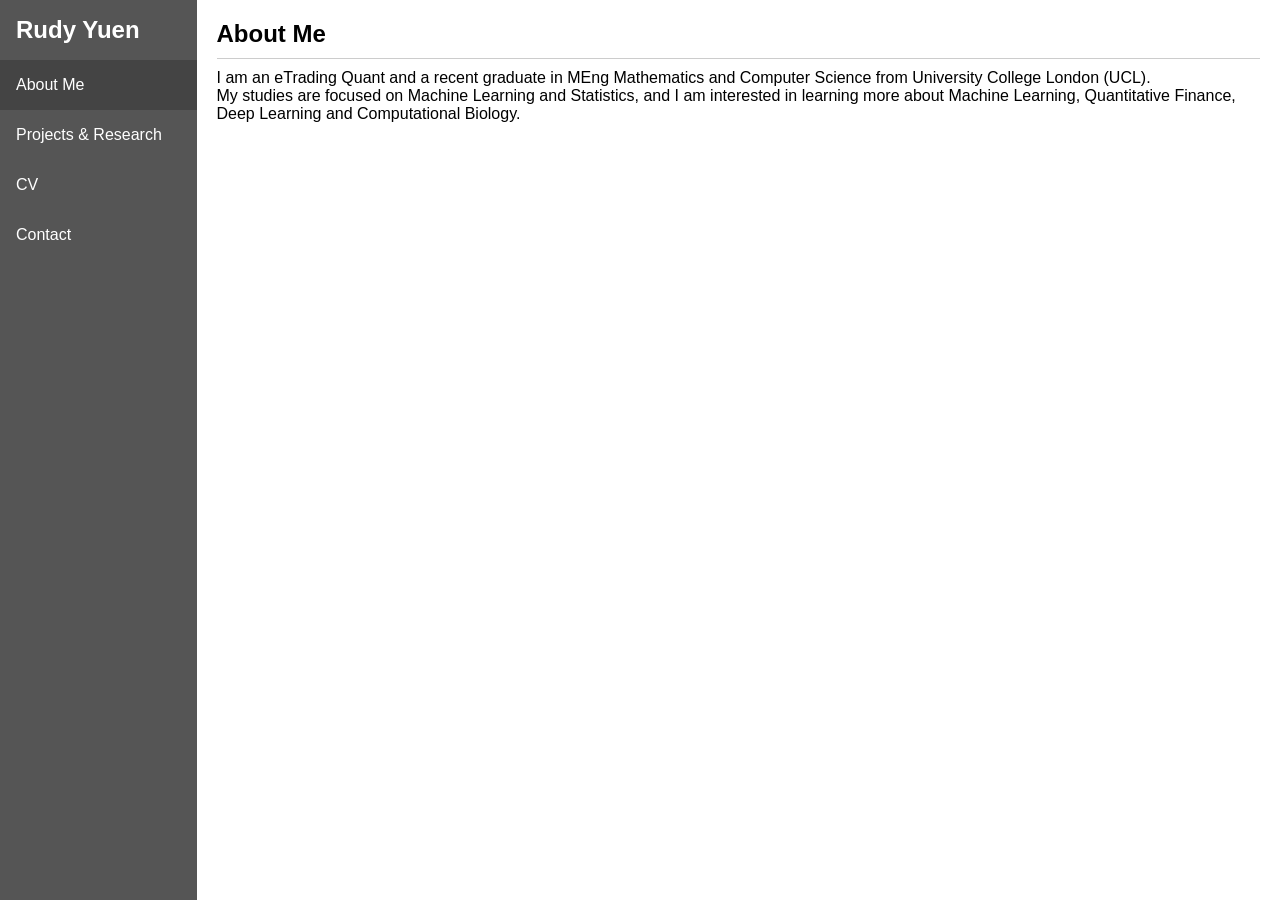
==== index.html @ ad705a08 "Update index.html" ====
<!DOCTYPE html>
<html lang="en">
<head>
    <meta charset="UTF-8">
    <meta name="viewport" content="width=device-width, initial-scale=1.0">
    <title>Rudy Yuen</title>
    <link rel="stylesheet" href="styles.css">
</head>
<body>
    <div id="sidebar" class="sidebar">
        <div class="sidebar-content">
            <h2>Rudy Yuen</h2>
            <nav>
                <ul>
                    <li><a href="#about" class="active">About Me</a></li>
                    <li><a href="#research">Projects & Research</a></li>
                    <li><a href="docs/cv.pdf" target="_blank" id="cv-link">CV</a></li>
                    <li><a href="#contact">Contact</a></li>
                </ul>
            </nav>
        </div>
    </div>
    <main>
        <section id="about" style="display:block;">
            <h1>About Me</h1>
            <hr>
            <p>I am an eTrading Quant and a recent graduate in MEng Mathematics and Computer Science from University College London (UCL).</p>
            <p>My studies are focused on Machine Learning and Statistics, and I am interested in learning more about Machine Learning, Quantitative Finance, Deep Learning and Computational Biology.</p>
        </section>
        <section id="research">
            <h1>Projects & Research</h1>
            <hr>
            <div class="publication">
                <p><strong>Multiple Instance Transfer Learning on T cell receptor LLMs for Cancer Prediction</strong></p>
                <p>M.Eng. Dissertation (Graded 80%)</p>
                <p>
                    <a href="docs/dissertation.pdf" target="_blank">Manuscript</a>
                    <a href="https://github.com/RcwYuen/TCR-Cancer-Prediction/tree/main">GitHub</a>
                </p>
            </div>
        </section>
        <section id="contact">
            <h1>Contact</h1>
            <hr>
            <p><img src="https://media.licdn.com/dms/image/C560BAQHaVYd13rRz3A/company-logo_200_200/0/1638831590218/linkedin_logo?e=1723680000&v=beta&t=px3qCYOYDjGUOqiylz7LEi-bAdIuIwoHIcNNi1ErrkE" alt="LinkedIn Icon" class="icon"><a href="https://www.linkedin.com/in/rcwyuen">LinkedIn</a></p>
            <p><img src="https://cdn-icons-png.flaticon.com/128/4902/4902208.png" alt="Email Icon" class="icon"><a href="mailto:zcabcry@ucl.ac.uk">Email</a></p>
            <p><img src="https://media.licdn.com/dms/image/C560BAQFmuLSyL1nlPA/company-logo_200_200/0/1678231359043/github_logo?e=1723680000&v=beta&t=vUUTZ4-dwCNBAi9IIjkngbhxWc-gXZJaRtDxq7xVgHg" alt="GitHub Icon" class="icon"><a href="https://github.com/RcwYuen">GitHub</a></p>
        </section>
    </main>
    <script src="scripts.js"></script>
</body>
</html>
---- styles.css ----
* {
    margin: 0;
    padding: 0;
    box-sizing: border-box;
}

body {
    font-family: Arial, sans-serif;
    display: flex;
}

.sidebar {
    width: 250px;
    background-color: #555;
    color: white;
    height: 100vh;
    overflow: hidden;
}

.sidebar-content {
    display: flex;
    flex-direction: column;
    height: 100%;
}

h2 {
    margin: 16px;
    font-size: 1.5em;
}

nav ul {
    list-style-type: none;
    padding: 0;
    flex-grow: 1;
}

nav ul li a {
    display: block;
    padding: 16px;
    text-decoration: none;
    color: white;
    transition: background 0.3s;
}

nav ul li a:hover, nav ul li a.active {
    background-color: #444;
}

main {
    flex-grow: 1;
    padding: 20px;
}

section {
    display: none;
}

section:target {
    display: block;
}

hr {
    border: 0;
    height: 1px;
    background: #ccc;
    margin: 10px 0;
}

.profile-pic {
    float: right;
    margin-left: 20px;
    width: 150px;
    height: auto;
}

.icon {
    width: 20px;
    height: auto;
    margin-right: 10px;
    vertical-align: middle;
}

.publication {
    margin-bottom: 20px;
}

.publication p {
    margin: 5px 0;
}

@media (max-width: 600px) {
    .sidebar {
        width: 100%;
        height: auto;
    }
}
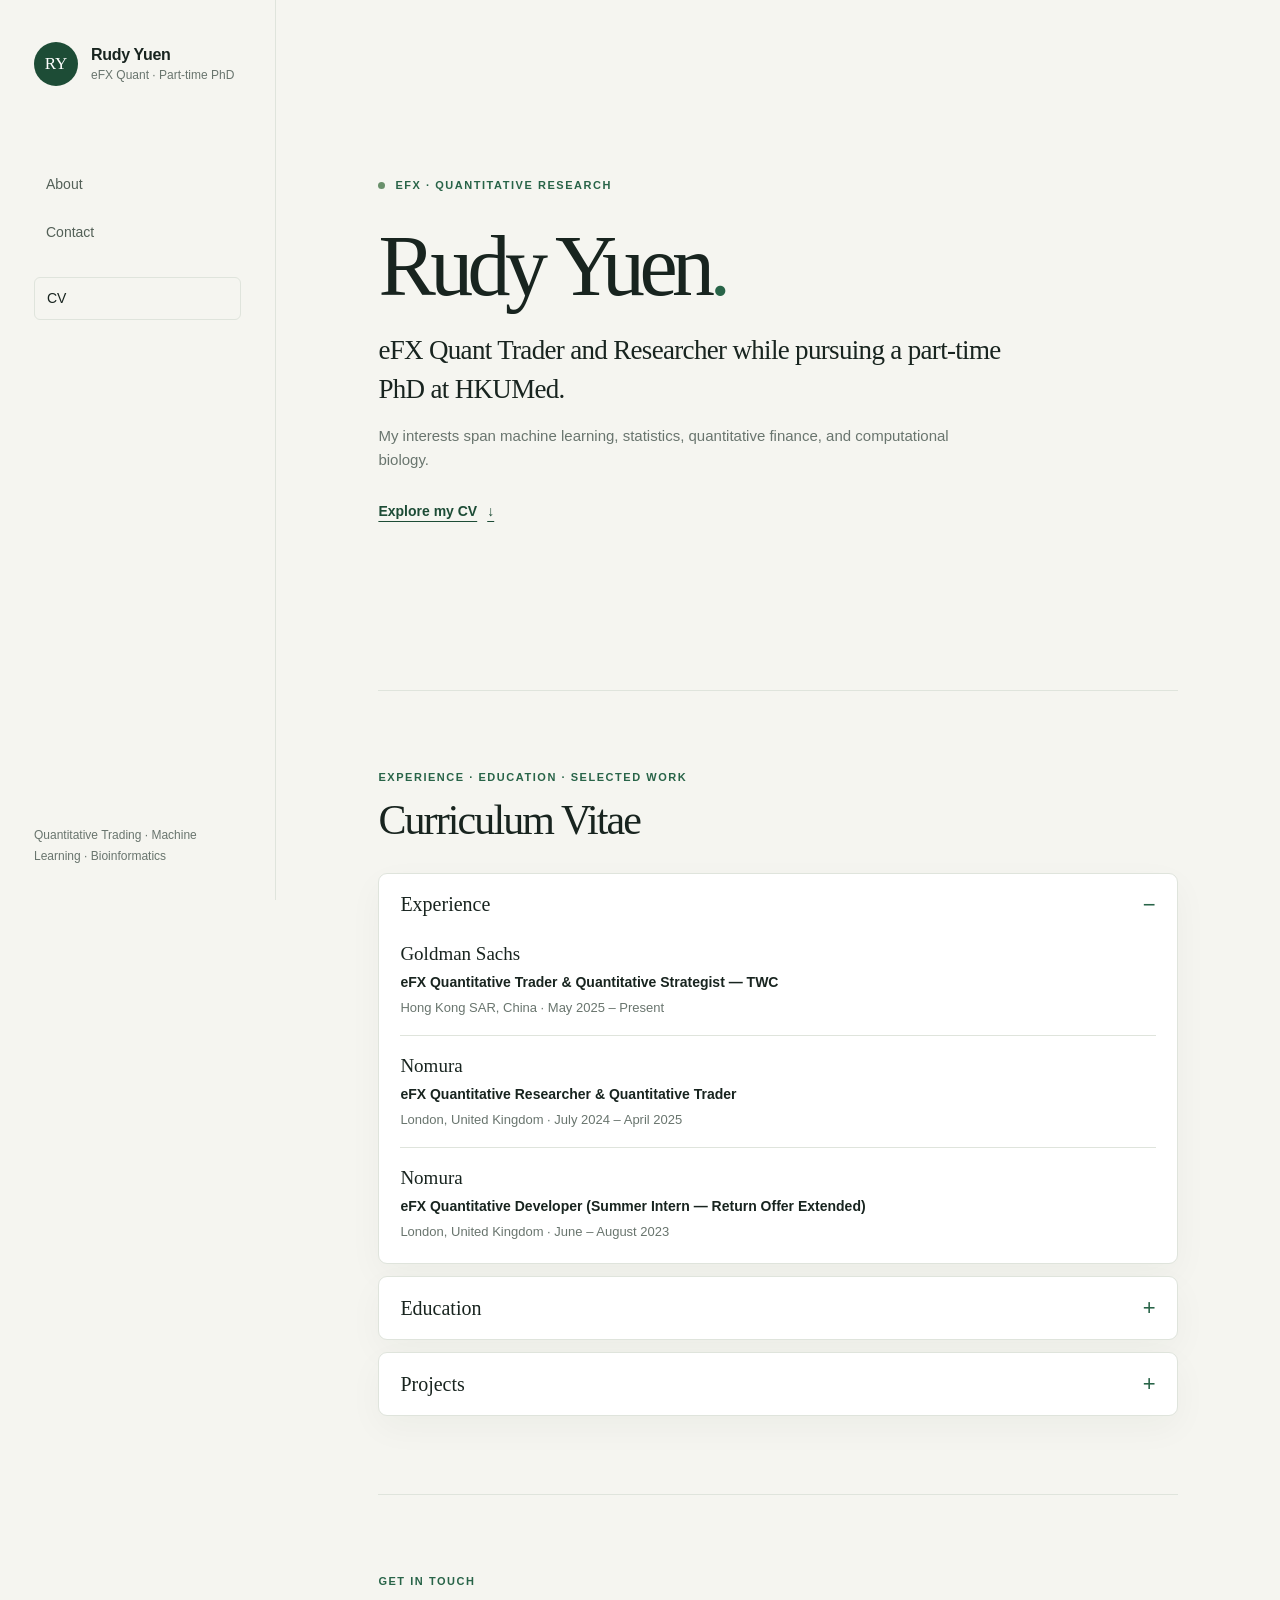
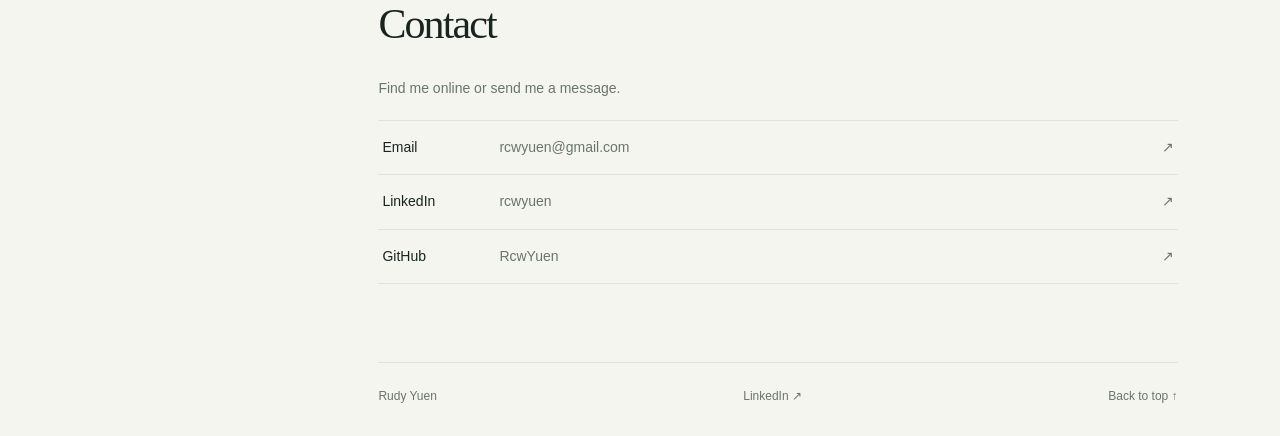
==== commit 23935232: "new page" ====
--- a/index.html
+++ b/index.html
@@ -3,51 +3,143 @@
 <head>
     <meta charset="UTF-8">
     <meta name="viewport" content="width=device-width, initial-scale=1.0">
-    <title>Rudy Yuen</title>
+    <meta name="description" content="Rudy Yuen is an eFX Quant Researcher and Trader pursuing a part-time PhD at the University of Hong Kong.">
+    <meta name="theme-color" content="#f5f5f0">
+    <title>Rudy Yuen — eFX Quant &amp; PhD Researcher</title>
     <link rel="stylesheet" href="styles.css">
 </head>
 <body>
-    <div id="sidebar" class="sidebar">
-        <div class="sidebar-content">
-            <h2>Rudy Yuen</h2>
-            <nav>
-                <ul>
-                    <li><a href="#about" class="active">About Me</a></li>
-                    <li><a href="#research">Projects & Research</a></li>
-                    <li><a href="docs/cv.pdf" target="_blank" id="cv-link">CV</a></li>
-                    <li><a href="#contact">Contact</a></li>
-                </ul>
-            </nav>
-        </div>
-    </div>
+    <aside class="sidebar">
+        <a class="identity" href="#about" aria-label="Rudy Yuen, home">
+            <span class="monogram" aria-hidden="true">RY</span>
+            <span class="identity-copy">
+                <span class="identity-name">Rudy Yuen</span>
+                <span class="identity-role">eFX Quant · Part-time PhD</span>
+            </span>
+        </a>
+
+        <nav aria-label="Main navigation">
+            <a href="#about">About</a>
+            <a href="#contact">Contact</a>
+            <a class="nav-cv" href="#cv">CV</a>
+        </nav>
+
+        <p class="sidebar-note">Quantitative Trading · Machine Learning · Bioinformatics</p>
+    </aside>
+
     <main>
-        <section id="about" style="display:block;">
-            <h1>About Me</h1>
-            <hr>
-            <p>I am an eTrading Quant and a recent graduate in MEng Mathematics and Computer Science from University College London (UCL).</p>
-            <p>My studies are focused on Machine Learning and Statistics, and I am interested in learning more about Machine Learning, Quantitative Finance, Deep Learning and Computational Biology.</p>
+        <section class="hero" id="about" aria-labelledby="intro-title">
+            <p class="eyebrow"><span class="status-dot" aria-hidden="true"></span> eFX · Quantitative research</p>
+            <h1 id="intro-title">Rudy Yuen<span class="accent">.</span></h1>
+            <p class="hero-summary">eFX Quant Trader and Researcher while pursuing a part-time PhD at HKUMed.</p>
+            <p class="intro-detail">My interests span machine learning, statistics, quantitative finance, and computational biology.</p>
+            <a class="text-link" href="#cv">Explore my CV <span aria-hidden="true">↓</span></a>
         </section>
-        <section id="research">
-            <h1>Projects & Research</h1>
-            <hr>
-            <div class="publication">
-                <p><strong>Multiple Instance Transfer Learning on T cell receptor LLMs for Cancer Prediction</strong></p>
-                <p>M.Eng. Dissertation (Graded 80%)</p>
-                <p>
-                    <a href="docs/dissertation.pdf" target="_blank">Manuscript</a>
-                    <a href="https://github.com/RcwYuen/TCR-Cancer-Prediction/tree/main">GitHub</a>
-                </p>
+
+        <section class="content-section" id="cv" aria-labelledby="cv-title">
+            <div class="section-heading">
+                <p class="eyebrow">Experience · Education · Selected work</p>
+                <h2 id="cv-title">Curriculum Vitae</h2>
+            </div>
+
+            <div class="cv-groups">
+                <details class="cv-group" open>
+                    <summary>Experience</summary>
+                    <div class="cv-group-content">
+                        <article class="cv-entry">
+                            <div>
+                                <h3>Goldman Sachs</h3>
+                                <p class="cv-role">eFX Quantitative Trader &amp; Quantitative Strategist — TWC</p>
+                                <p class="cv-meta">Hong Kong SAR, China · May 2025 – Present</p>
+                            </div>
+                        </article>
+                        <article class="cv-entry">
+                            <div>
+                                <h3>Nomura</h3>
+                                <p class="cv-role">eFX Quantitative Researcher &amp; Quantitative Trader</p>
+                                <p class="cv-meta">London, United Kingdom · July 2024 – April 2025</p>
+                            </div>
+                        </article>
+                        <article class="cv-entry">
+                            <div>
+                                <h3>Nomura</h3>
+                                <p class="cv-role">eFX Quantitative Developer (Summer Intern — Return Offer Extended)</p>
+                                <p class="cv-meta">London, United Kingdom · June – August 2023</p>
+                            </div>
+                        </article>
+                    </div>
+                </details>
+
+                <details class="cv-group">
+                    <summary>Education</summary>
+                    <div class="cv-group-content">
+                        <article class="cv-entry">
+                            <div>
+                                <h3>Doctor of Philosophy · Bioinformatics</h3>
+                                <p class="cv-meta">LKS Faculty of Medicine · The University of Hong Kong</p>
+                                <p class="cv-detail">Part-time · September 2026 – Present</p>
+                                <p class="cv-detail">Supervisor: Professor Joshua K. Ho</p>
+                            </div>
+                        </article>
+                        <article class="cv-entry">
+                            <div>
+                                <h3>Master of Engineering · Computer Science &amp; Mathematics</h3>
+                                <p class="cv-meta">University College London · September 2020 – June 2024</p>
+                                <p class="cv-detail">Previously: Mathematical Computation</p>
+                                <p class="cv-detail">First-Class Honours</p>
+                            </div>
+                        </article>
+                    </div>
+                </details>
+
+                <details class="cv-group">
+                    <summary>Projects</summary>
+                    <div class="cv-group-content cv-projects">
+                        <article class="cv-project">
+                            <div class="project-content">
+                                <p class="project-type">MEng dissertation · 80%</p>
+                                <h3>Multiple instance transfer learning on T-cell receptor language models for cancer prediction</h3>
+                                <p class="project-description">Achieved over 99% out-of-sample AUC identifying Stage I–IIIa non-small cell lung cancer from peripheral T-cell receptor repertoires, and contributed interpretability insights for a subsequently published language model.</p>
+                                <div class="project-links">
+                                    <a class="button button-primary" href="docs/dissertation.pdf" target="_blank" rel="noopener noreferrer">Read the dissertation <span aria-hidden="true">↗</span></a>
+                                    <a class="button button-secondary" href="https://github.com/RcwYuen/TCR-Cancer-Prediction" target="_blank" rel="noopener noreferrer">View the code <span aria-hidden="true">↗</span></a>
+                                </div>
+                            </div>
+                        </article>
+                        <article class="cv-project">
+                            <div class="project-content">
+                                <p class="project-type">Research paper</p>
+                                <h3>Exploration of hypomyelination in extreme preterm infants through n-compartment models</h3>
+                                <p class="project-description">Applied constrained n-compartment models to study differences in myelin density between extreme preterm and typically developing infants through T2 relaxometry.</p>
+                                <div class="project-links">
+                                    <a class="button button-primary" href="docs/hypomyelination.pdf" target="_blank" rel="noopener noreferrer">Read the paper <span aria-hidden="true">↗</span></a>
+                                </div>
+                            </div>
+                        </article>
+                    </div>
+                </details>
+
             </div>
         </section>
-        <section id="contact">
-            <h1>Contact</h1>
-            <hr>
-            <p><img src="https://media.licdn.com/dms/image/C560BAQHaVYd13rRz3A/company-logo_200_200/0/1638831590218/linkedin_logo?e=1723680000&v=beta&t=px3qCYOYDjGUOqiylz7LEi-bAdIuIwoHIcNNi1ErrkE" alt="LinkedIn Icon" class="icon"><a href="https://www.linkedin.com/in/rcwyuen">LinkedIn</a></p>
-            <p><img src="https://cdn-icons-png.flaticon.com/128/4902/4902208.png" alt="Email Icon" class="icon"><a href="mailto:zcabcry@ucl.ac.uk">Email</a></p>
-            <p><img src="https://media.licdn.com/dms/image/C560BAQFmuLSyL1nlPA/company-logo_200_200/0/1678231359043/github_logo?e=1723680000&v=beta&t=vUUTZ4-dwCNBAi9IIjkngbhxWc-gXZJaRtDxq7xVgHg" alt="GitHub Icon" class="icon"><a href="https://github.com/RcwYuen">GitHub</a></p>
+
+        <section class="content-section contact-section" id="contact" aria-labelledby="contact-title">
+            <div class="section-heading">
+                <p class="eyebrow">Get in touch</p>
+                <h2 id="contact-title">Contact</h2>
+            </div>
+            <p class="contact-intro">Find me online or send me a message.</p>
+            <div class="contact-links">
+                <a href="mailto:rcwyuen@gmail.com"><span>Email</span><span class="contact-value">rcwyuen@gmail.com</span><span class="contact-arrow" aria-hidden="true">↗</span></a>
+                <a href="https://www.linkedin.com/in/rcwyuen"><span>LinkedIn</span><span class="contact-value">rcwyuen</span><span class="contact-arrow" aria-hidden="true">↗</span></a>
+                <a href="https://github.com/RcwYuen"><span>GitHub</span><span class="contact-value">RcwYuen</span><span class="contact-arrow" aria-hidden="true">↗</span></a>
+            </div>
         </section>
+
+        <footer>
+            <span>Rudy Yuen</span>
+            <a href="https://www.linkedin.com/in/rcwyuen" target="_blank" rel="noopener noreferrer">LinkedIn ↗</a>
+            <a href="#about">Back to top ↑</a>
+        </footer>
     </main>
-    <script src="scripts.js"></script>
 </body>
 </html>
-
--- a/styles.css
+++ b/styles.css
@@ -1,96 +1,566 @@
+:root {
+    color-scheme: light;
+    --paper: #f5f5f0;
+    --surface: #fff;
+    --ink: #18241f;
+    --muted: #69756e;
+    --line: #dfe4dc;
+    --green: #286448;
+    --green-dark: #1d4c36;
+    --soft-green: #e7eee7;
+    --serif: Georgia, "Times New Roman", serif;
+}
+
 * {
+    box-sizing: border-box;
+}
+
+html {
+    scroll-behavior: smooth;
+    scroll-padding-top: 28px;
+}
+
+body {
+    min-width: 320px;
     margin: 0;
-    padding: 0;
-    box-sizing: border-box;
-}
-
-body {
-    font-family: Arial, sans-serif;
-    display: flex;
+    background: var(--paper);
+    color: var(--ink);
+    font-family: "Segoe UI", Arial, sans-serif;
+    font-size: 16px;
+    line-height: 1.65;
+    -webkit-font-smoothing: antialiased;
+}
+
+a {
+    color: inherit;
+}
+
+a:focus-visible {
+    outline: 3px solid #7d9f79;
+    outline-offset: 4px;
 }
 
 .sidebar {
-    width: 250px;
-    background-color: #555;
-    color: white;
-    height: 100vh;
-    overflow: hidden;
-}
-
-.sidebar-content {
-    display: flex;
+    position: fixed;
+    inset: 0 auto 0 0;
+    display: flex;
+    width: 276px;
     flex-direction: column;
-    height: 100%;
-}
-
-h2 {
-    margin: 16px;
-    font-size: 1.5em;
-}
-
-nav ul {
-    list-style-type: none;
-    padding: 0;
-    flex-grow: 1;
-}
-
-nav ul li a {
-    display: block;
-    padding: 16px;
+    padding: 42px 34px 32px;
+    border-right: 1px solid var(--line);
+    background: var(--paper);
+}
+
+.identity {
+    display: flex;
+    align-items: center;
+    gap: 13px;
     text-decoration: none;
-    color: white;
-    transition: background 0.3s;
-}
-
-nav ul li a:hover, nav ul li a.active {
-    background-color: #444;
+}
+
+.monogram {
+    display: grid;
+    width: 44px;
+    height: 44px;
+    flex: 0 0 auto;
+    place-items: center;
+    border-radius: 50%;
+    background: var(--green-dark);
+    color: #fff;
+    font-family: var(--serif);
+    font-size: 17px;
+}
+
+.identity-copy {
+    display: grid;
+    line-height: 1.4;
+}
+
+.identity-name {
+    font-size: 16px;
+    font-weight: 650;
+    letter-spacing: -0.02em;
+}
+
+.identity-role {
+    color: var(--muted);
+    font-size: 12px;
+}
+
+.sidebar nav {
+    display: grid;
+    gap: 5px;
+    margin-top: 77px;
+}
+
+.sidebar nav a {
+    display: flex;
+    min-height: 43px;
+    align-items: center;
+    justify-content: space-between;
+    padding: 9px 12px;
+    border-radius: 6px;
+    color: #536057;
+    font-size: 14px;
+    text-decoration: none;
+    transition: background-color 160ms ease, color 160ms ease;
+}
+
+.sidebar nav a:hover {
+    background: var(--soft-green);
+    color: var(--green-dark);
+}
+
+.sidebar nav .nav-cv {
+    margin-top: 18px;
+    border: 1px solid var(--line);
+    color: var(--ink);
+}
+
+.sidebar nav .nav-cv:hover {
+    border-color: #b6c9b8;
+}
+
+.sidebar-note {
+    margin: auto 0 0;
+    color: var(--muted);
+    font-size: 12px;
+    line-height: 1.8;
 }
 
 main {
-    flex-grow: 1;
-    padding: 20px;
-}
-
-section {
+    width: min(100% - 276px, 1120px);
+    margin-left: 276px;
+    padding: 0 clamp(40px, 8vw, 112px);
+}
+
+.hero {
+    display: flex;
+    min-height: min(690px, 90vh);
+    flex-direction: column;
+    align-items: flex-start;
+    justify-content: center;
+    padding: 82px 0 72px;
+}
+
+.eyebrow {
+    margin: 0;
+    color: var(--green);
+    font-size: 11px;
+    font-weight: 700;
+    letter-spacing: 0.14em;
+    line-height: 1.5;
+    text-transform: uppercase;
+}
+
+.hero .eyebrow {
+    display: flex;
+    align-items: center;
+    gap: 10px;
+}
+
+.status-dot {
+    width: 7px;
+    height: 7px;
+    border-radius: 50%;
+    background: #69906b;
+}
+
+h1,
+h2,
+h3,
+p {
+    margin-top: 0;
+}
+
+.hero h1 {
+    margin: 27px 0 18px;
+    font-family: var(--serif);
+    font-size: clamp(54px, 7.5vw, 86px);
+    font-weight: 400;
+    letter-spacing: -0.065em;
+    line-height: 1.08;
+}
+
+.accent {
+    color: var(--green);
+}
+
+.hero-summary {
+    max-width: 650px;
+    margin-bottom: 14px;
+    font-family: var(--serif);
+    font-size: clamp(21px, 2.5vw, 27px);
+    letter-spacing: -0.025em;
+    line-height: 1.45;
+}
+
+.intro-detail {
+    max-width: 590px;
+    margin-bottom: 27px;
+    color: var(--muted);
+    font-size: 15px;
+}
+
+.text-link {
+    display: inline-flex;
+    align-items: center;
+    gap: 10px;
+    color: var(--green-dark);
+    font-size: 14px;
+    font-weight: 650;
+    text-decoration-thickness: 1px;
+    text-underline-offset: 5px;
+}
+
+.content-section {
+    padding: 78px 0;
+    border-top: 1px solid var(--line);
+    scroll-margin-top: 32px;
+}
+
+.section-heading {
+    margin-bottom: 28px;
+}
+
+.section-heading h2 {
+    margin: 9px 0 0;
+    font-family: var(--serif);
+    font-size: clamp(32px, 4vw, 42px);
+    font-weight: 400;
+    letter-spacing: -0.045em;
+    line-height: 1.2;
+}
+
+.cv-intro {
+    max-width: 620px;
+    margin: 13px 0 0;
+    color: var(--muted);
+    font-size: 14px;
+}
+
+.cv-groups {
+    display: grid;
+    gap: 12px;
+}
+
+.cv-group {
+    border: 1px solid var(--line);
+    border-radius: 9px;
+    background: var(--surface);
+    box-shadow: 0 12px 35px rgb(25 48 35 / 4%);
+}
+
+.cv-group summary {
+    display: flex;
+    min-height: 62px;
+    align-items: center;
+    justify-content: space-between;
+    gap: 16px;
+    padding: 14px 21px;
+    border-radius: 9px;
+    cursor: pointer;
+    font-family: var(--serif);
+    font-size: 20px;
+    list-style: none;
+}
+
+.cv-group summary::-webkit-details-marker {
     display: none;
 }
 
-section:target {
-    display: block;
-}
-
-hr {
-    border: 0;
-    height: 1px;
-    background: #ccc;
-    margin: 10px 0;
-}
-
-.profile-pic {
-    float: right;
-    margin-left: 20px;
-    width: 150px;
-    height: auto;
-}
-
-.icon {
-    width: 20px;
-    height: auto;
-    margin-right: 10px;
-    vertical-align: middle;
-}
-
-.publication {
+.cv-group summary::after {
+    color: var(--green);
+    content: "+";
+    font-family: "Segoe UI", Arial, sans-serif;
+    font-size: 22px;
+    line-height: 1;
+}
+
+.cv-group[open] summary::after {
+    content: "−";
+}
+
+.cv-group summary:focus-visible {
+    outline-offset: -4px;
+}
+
+.cv-group-content {
+    padding: 0 21px 21px;
+}
+
+.cv-entry {
+    padding: 17px 0;
+    border-bottom: 1px solid var(--line);
+}
+
+.cv-entry:first-child {
+    padding-top: 5px;
+}
+
+.cv-entry:last-child {
+    padding-bottom: 0;
+    border-bottom: 0;
+}
+
+.cv-entry h3 {
+    margin: 0 0 4px;
+    font-family: var(--serif);
+    font-size: 19px;
+    font-weight: 400;
+    line-height: 1.35;
+}
+
+.cv-role {
+    margin: 0 0 3px;
+    font-size: 14px;
+    font-weight: 600;
+}
+
+.cv-meta,
+.cv-detail {
+    margin: 0;
+    color: var(--muted);
+    font-size: 13px;
+}
+
+.cv-detail {
+    margin-top: 5px;
+}
+
+.cv-project + .cv-project {
+    margin-top: 22px;
+    padding-top: 22px;
+    border-top: 1px solid var(--line);
+}
+
+.cv-project .project-content h3 {
+    font-size: clamp(20px, 2.2vw, 25px);
+}
+
+.cv-project .project-description {
+    margin-bottom: 18px;
+}
+
+.project-type {
+    display: flex;
+    align-items: center;
+    gap: 10px;
+    margin-bottom: 12px;
+    color: var(--green);
+    font-size: 12px;
+    font-weight: 650;
+    letter-spacing: 0.04em;
+    text-transform: uppercase;
+}
+
+.project-content h3 {
+    max-width: 620px;
+    margin-bottom: 12px;
+    font-family: var(--serif);
+    font-size: clamp(22px, 2.6vw, 29px);
+    font-weight: 400;
+    letter-spacing: -0.025em;
+    line-height: 1.3;
+}
+
+.project-description {
+    max-width: 600px;
+    margin-bottom: 23px;
+    color: var(--muted);
+    font-size: 14px;
+}
+
+.project-links {
+    display: flex;
+    flex-wrap: wrap;
+    gap: 10px;
+}
+
+.button {
+    display: inline-flex;
+    min-height: 42px;
+    align-items: center;
+    justify-content: center;
+    gap: 11px;
+    padding: 9px 14px;
+    border: 1px solid transparent;
+    border-radius: 5px;
+    font-size: 13px;
+    font-weight: 600;
+    text-decoration: none;
+    transition: background-color 160ms ease, border-color 160ms ease, color 160ms ease;
+}
+
+.button-primary {
+    background: var(--green-dark);
+    color: #fff;
+}
+
+.button-primary:hover {
+    background: #123d2a;
+}
+
+.button-secondary {
+    border-color: var(--line);
+    background: var(--surface);
+    color: var(--ink);
+}
+
+.button-secondary:hover {
+    border-color: #b6c9b8;
+    background: var(--soft-green);
+}
+
+.contact-intro {
     margin-bottom: 20px;
-}
-
-.publication p {
-    margin: 5px 0;
-}
-
-@media (max-width: 600px) {
+    color: var(--muted);
+    font-size: 14px;
+}
+
+.contact-links {
+    border-top: 1px solid var(--line);
+}
+
+.contact-links a {
+    display: grid;
+    grid-template-columns: 105px minmax(0, 1fr) 20px;
+    gap: 12px;
+    align-items: center;
+    padding: 15px 4px;
+    border-bottom: 1px solid var(--line);
+    font-size: 14px;
+    text-decoration: none;
+}
+
+.contact-links a:hover .contact-value,
+.contact-links a:hover .contact-arrow {
+    color: var(--green);
+}
+
+.contact-value,
+.contact-arrow {
+    color: var(--muted);
+    transition: color 160ms ease;
+}
+
+.contact-arrow {
+    text-align: right;
+}
+
+footer {
+    display: flex;
+    justify-content: space-between;
+    gap: 20px;
+    padding: 24px 0 30px;
+    border-top: 1px solid var(--line);
+    color: var(--muted);
+    font-size: 12px;
+}
+
+footer a {
+    text-decoration: none;
+}
+
+footer a:hover {
+    color: var(--green);
+}
+
+@media (max-width: 800px) {
     .sidebar {
+        position: sticky;
+        z-index: 1;
+        top: 0;
         width: 100%;
         height: auto;
-    }
-}
+        padding: 14px clamp(20px, 5vw, 38px) 10px;
+        border-right: 0;
+        border-bottom: 1px solid var(--line);
+        background: rgb(245 245 240 / 96%);
+        backdrop-filter: blur(12px);
+    }
+
+    .monogram {
+        width: 38px;
+        height: 38px;
+        font-size: 15px;
+    }
+
+    .sidebar nav {
+        display: flex;
+        gap: 3px;
+        overflow-x: auto;
+        margin-top: 10px;
+        scrollbar-width: none;
+    }
+
+    .sidebar nav::-webkit-scrollbar {
+        display: none;
+    }
+
+    .sidebar nav a {
+        min-height: 38px;
+        flex: 0 0 auto;
+        padding: 7px 10px;
+        font-size: 12px;
+        white-space: nowrap;
+    }
+
+    .sidebar nav .nav-cv {
+        margin-top: 0;
+        margin-left: auto;
+    }
+
+    .sidebar-note {
+        display: none;
+    }
+
+    main {
+        width: 100%;
+        margin-left: 0;
+        padding: 0 clamp(22px, 7vw, 58px);
+    }
+
+    .hero {
+        min-height: min(650px, 75vh);
+    }
+}
+
+@media (max-width: 520px) {
+    .hero {
+        min-height: 570px;
+        min-height: min(620px, 77svh);
+        padding: 64px 0;
+    }
+
+    .hero h1 {
+        margin-top: 23px;
+    }
+
+    .content-section {
+        padding: 58px 0;
+    }
+
+    .project-links {
+        align-items: stretch;
+    }
+
+    .button {
+        flex: 1 1 auto;
+    }
+
+    .contact-links a {
+        grid-template-columns: 73px minmax(0, 1fr) 16px;
+        gap: 8px;
+        font-size: 12px;
+    }
+}
+
+@media (prefers-reduced-motion: reduce) {
+    *,
+    *::before,
+    *::after {
+        scroll-behavior: auto !important;
+        transition-duration: 0.01ms !important;
+    }
+}
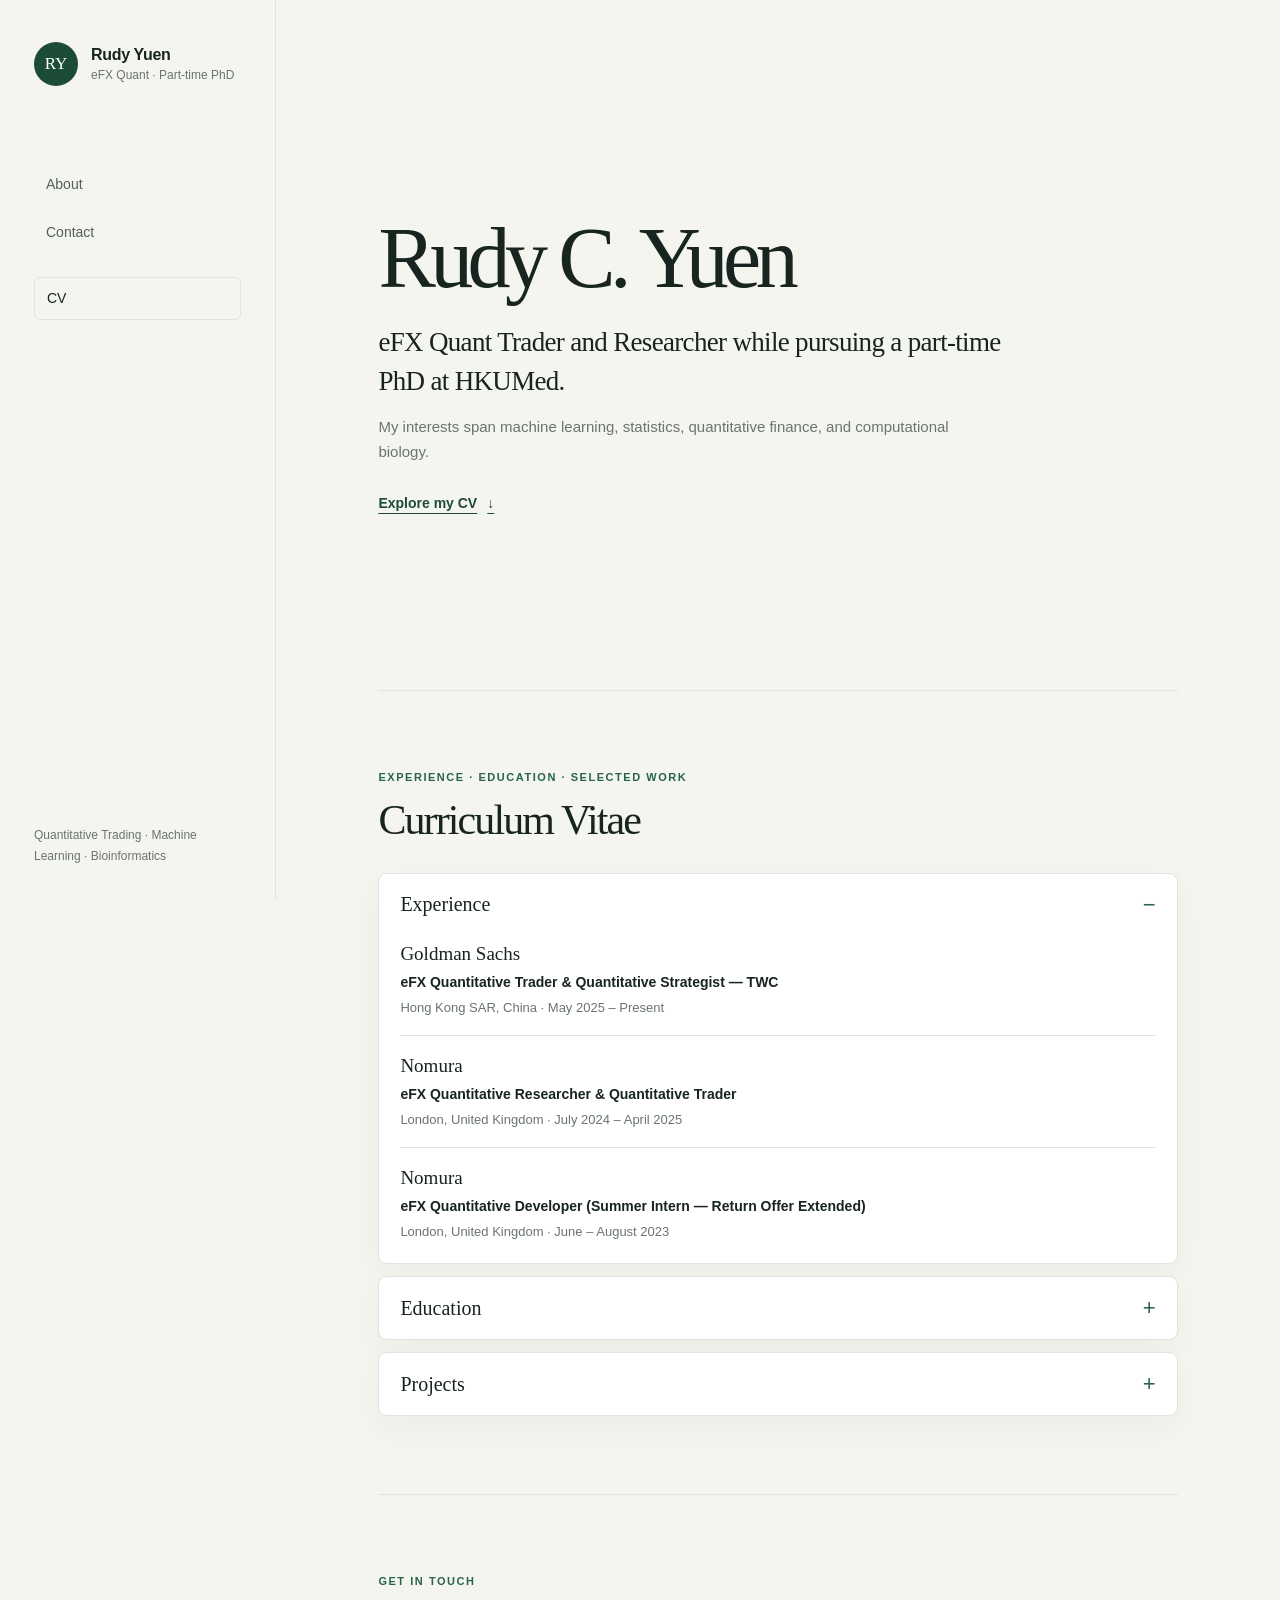
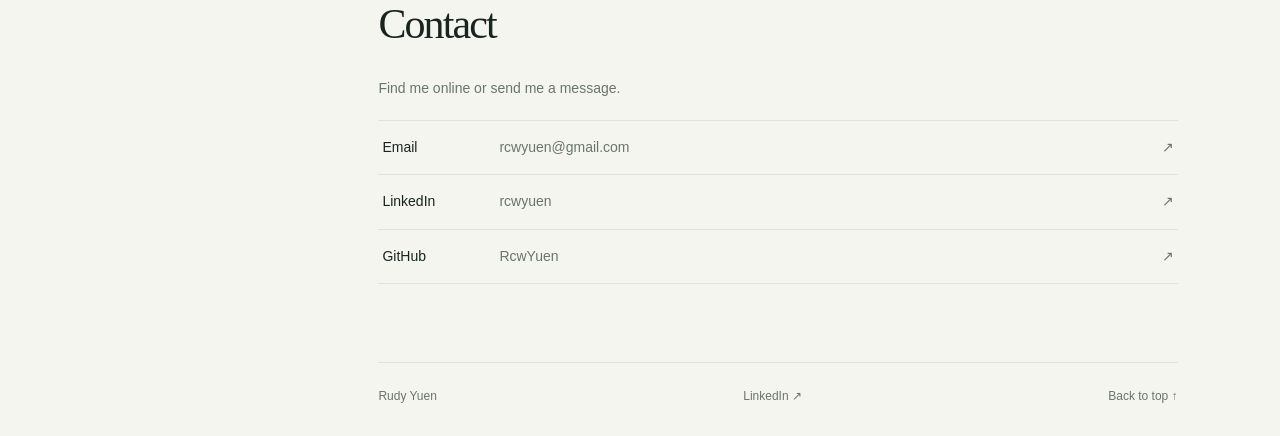
==== commit 9ed87960: "save" ====
--- a/index.html
+++ b/index.html
@@ -29,8 +29,7 @@
 
     <main>
         <section class="hero" id="about" aria-labelledby="intro-title">
-            <p class="eyebrow"><span class="status-dot" aria-hidden="true"></span> eFX · Quantitative research</p>
-            <h1 id="intro-title">Rudy Yuen<span class="accent">.</span></h1>
+            <h1 id="intro-title">Rudy C. Yuen</span></h1>
             <p class="hero-summary">eFX Quant Trader and Researcher while pursuing a part-time PhD at HKUMed.</p>
             <p class="intro-detail">My interests span machine learning, statistics, quantitative finance, and computational biology.</p>
             <a class="text-link" href="#cv">Explore my CV <span aria-hidden="true">↓</span></a>
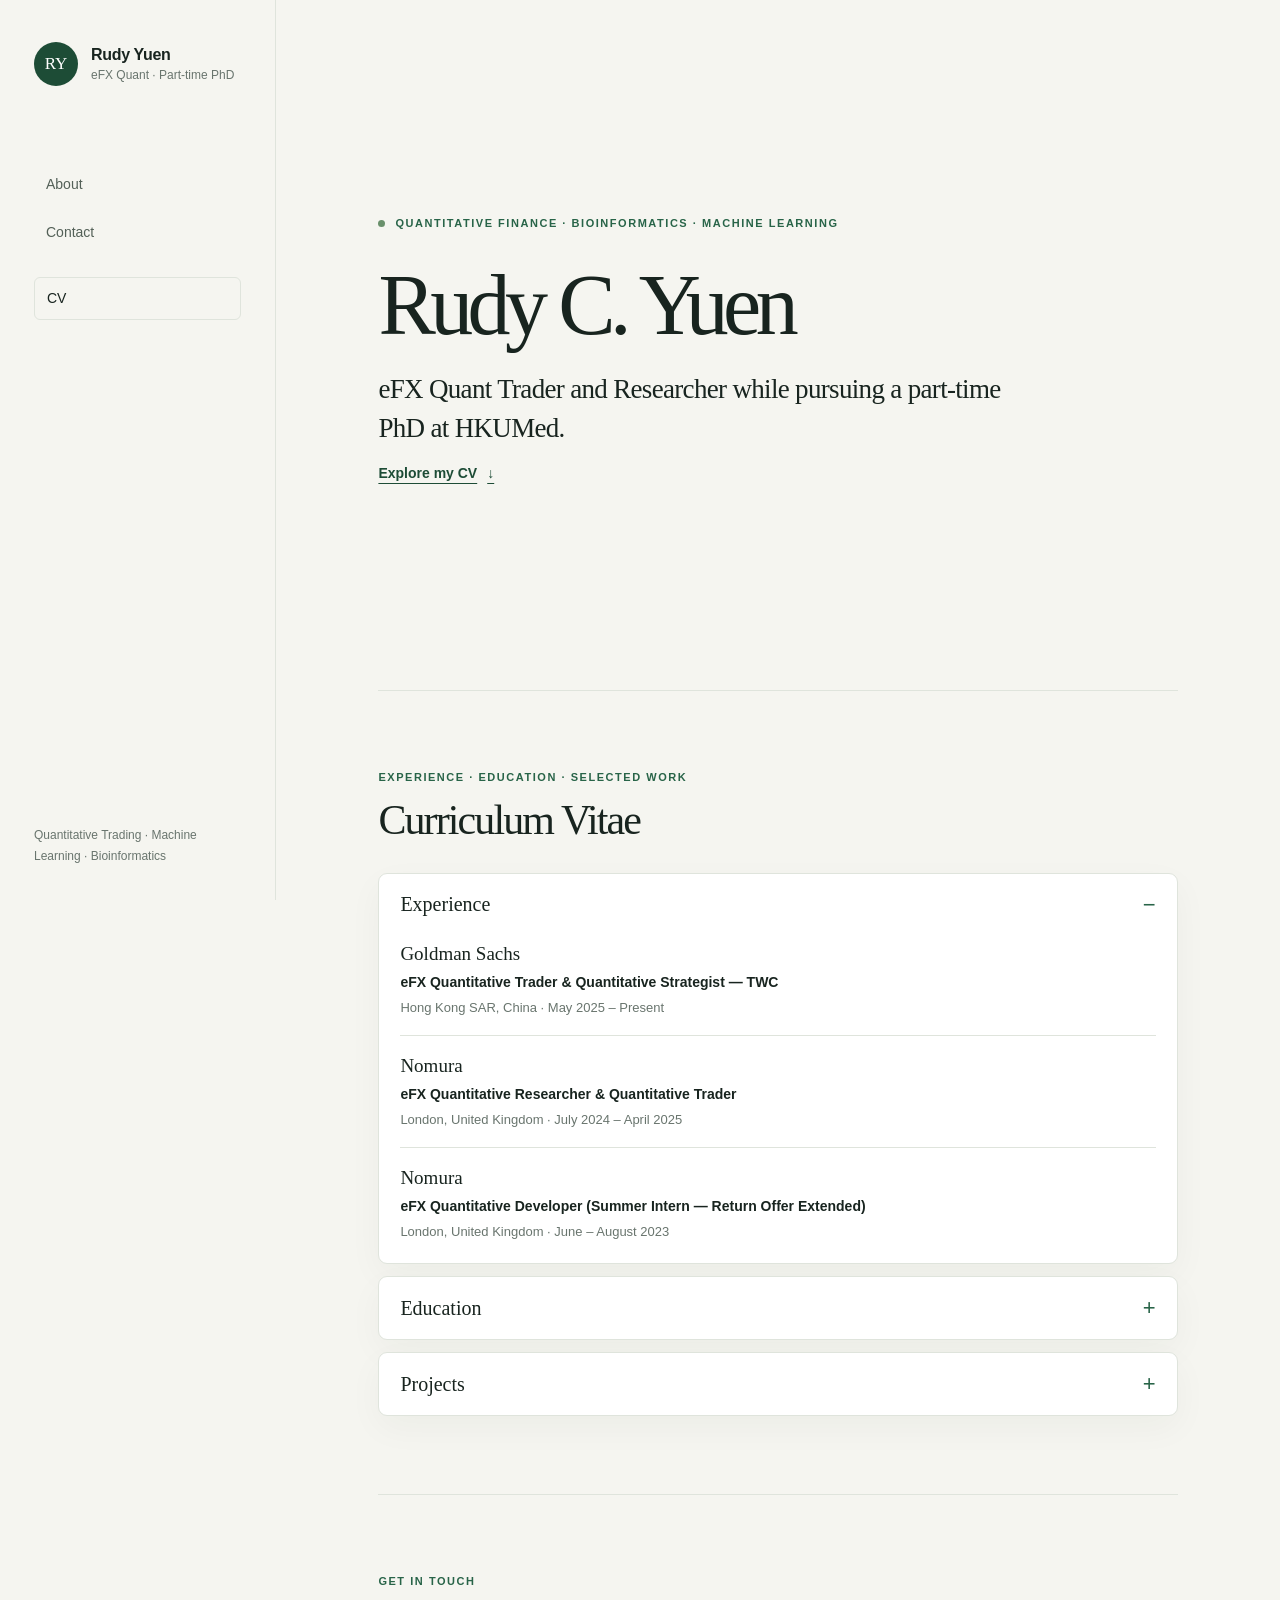
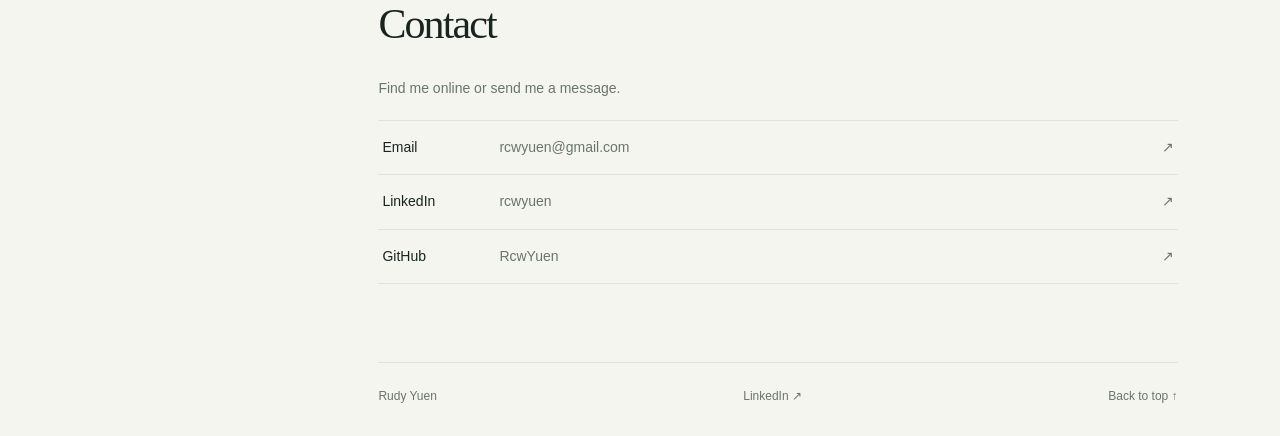
==== commit 4e6e2d8b: "save" ====
--- a/index.html
+++ b/index.html
@@ -29,9 +29,9 @@
 
     <main>
         <section class="hero" id="about" aria-labelledby="intro-title">
+            <p class="eyebrow"><span class="status-dot" aria-hidden="true"></span>Quantitative Finance · Bioinformatics · Machine Learning</p>
             <h1 id="intro-title">Rudy C. Yuen</span></h1>
             <p class="hero-summary">eFX Quant Trader and Researcher while pursuing a part-time PhD at HKUMed.</p>
-            <p class="intro-detail">My interests span machine learning, statistics, quantitative finance, and computational biology.</p>
             <a class="text-link" href="#cv">Explore my CV <span aria-hidden="true">↓</span></a>
         </section>
 
